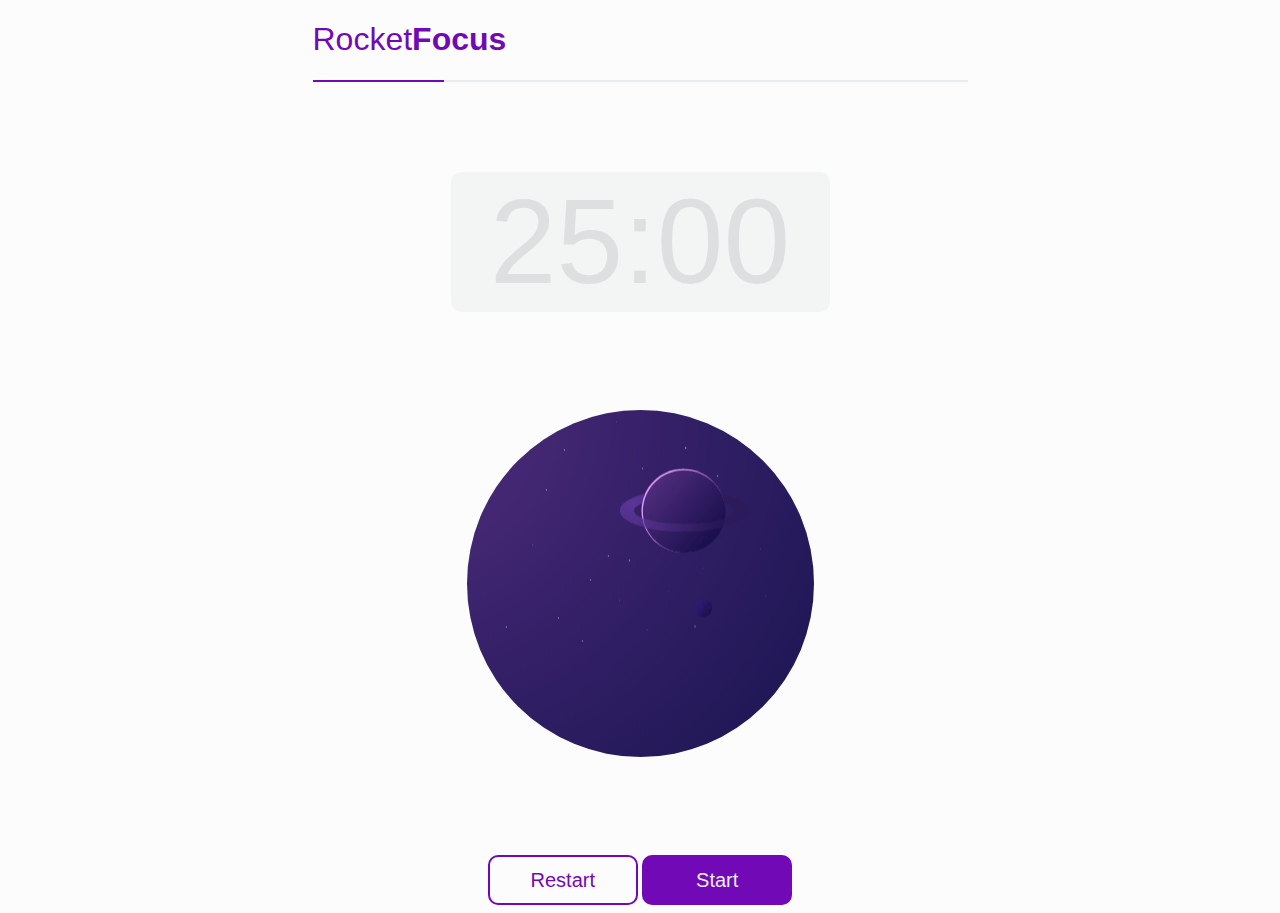
==== index.html @ f65629ad "Setup HTML, CSS ✔️" ====
<!DOCTYPE html>
<html lang="pt-br">
  <head>
    <meta charset="UTF-8" />
    <meta http-equiv="X-UA-Compatible" content="IE=edge" />
    <meta name="viewport" content="width=device-width, initial-scale=1.0" />
    <link rel="stylesheet" href="styles.css" />
    <title>Rocket Focus</title>
  </head>
  <body>
    <div class="container">
      <h1>Rocket<span>Focus</span></h1>
      <div class="progress">
        <div class="progress-bar"></div>
      </div>
      <div class="bg-time">
        <div class="time">25:00</div>
      </div>
      <div class="planet"></div>
      <div class="btn">
        <button class="noselect outline">Restart</button>
        <button class="noselect">Start</button>
      </div>
    </div>
  </body>
</html>
---- styles.css ----
@font-face {
  font-family: 'San Francisco';
  src: url('https://applesocial.s3.amazonaws.com/assets/styles/fonts/sanfrancisco/sanfranciscodisplay-regular-webfont.woff');
}
body {
  font-family: 'San Francisco', -apple-system, BlinkMacSystemFont, sans-serif;
  background-color: #fcfcfc;
}
h1 {
  font-weight: 200;
  color: #7209b7;
}
span {
  font-weight: bold;
}
.container {
  max-width: 655px;
  margin: 0 auto;
}
.progress {
  padding: 0px;
  margin-bottom: 10vh;
  width: 100%;
  height: 2px;
  background: #e9ecee;
}
.progress-bar {
  display: flex;
  flex-direction: row;
  justify-content: center;
  align-items: center;
  padding: 0px;
  width: 20%;
  height: 2px;
  background: #7209b7;
  flex: none;
  order: 0;
  flex-grow: 1;
}
.bg-time {
  background: #f3f5f5;
  border-radius: 10px;
  width: 379px;
  height: 140px;
  margin: 0 auto;
}
.time {
  font-size: 120px;
  text-align: center;
  color: rgba(222, 223, 224, 1);
}
.planet {
  width: 347px;
  height: 347px;
  border-radius: 100%;
  margin: 15% auto;
  background: url(./assets/space.gif) no-repeat 100%;
}

/*  ---------------- Button ----------------  */
.btn {
  text-align: center;
}
.btn .outline {
  background: none;
  border: 2px solid #7209b7;
  color: #7209b7;
}
.noselect {
  -webkit-touch-callout: none;
  -webkit-user-select: none;
  -khtml-user-select: none;
  -moz-user-select: none;
  -ms-user-select: none;
  user-select: none;
  -webkit-tap-highlight-color: transparent;
}

button {
  width: 150px;
  border-radius: 10px;
  color: #e9ecee;
  height: 50px;
  cursor: pointer;
  font-size: 20px;
  background: #7209b7;
  border: 2px solid transparent;
  box-shadow: 0px 0px 0px rgba(0, 0, 0, 0.4);
  transition: 500ms;
}

button:after {
  /* content: ''; */
  transform: translateX(-55px) translateY(-40px);
  width: 25px;
  height: 25px;
  border-radius: 50%;
  background: transparent;
  box-shadow: 0px 0px 50px transparent;
  transition: 500ms;
}

button:hover {
  transform: translateY(-5px);
  box-shadow: 0px 10px 10px rgba(0, 0, 0, 0.4);
}

button:focus {
  outline: none;
}
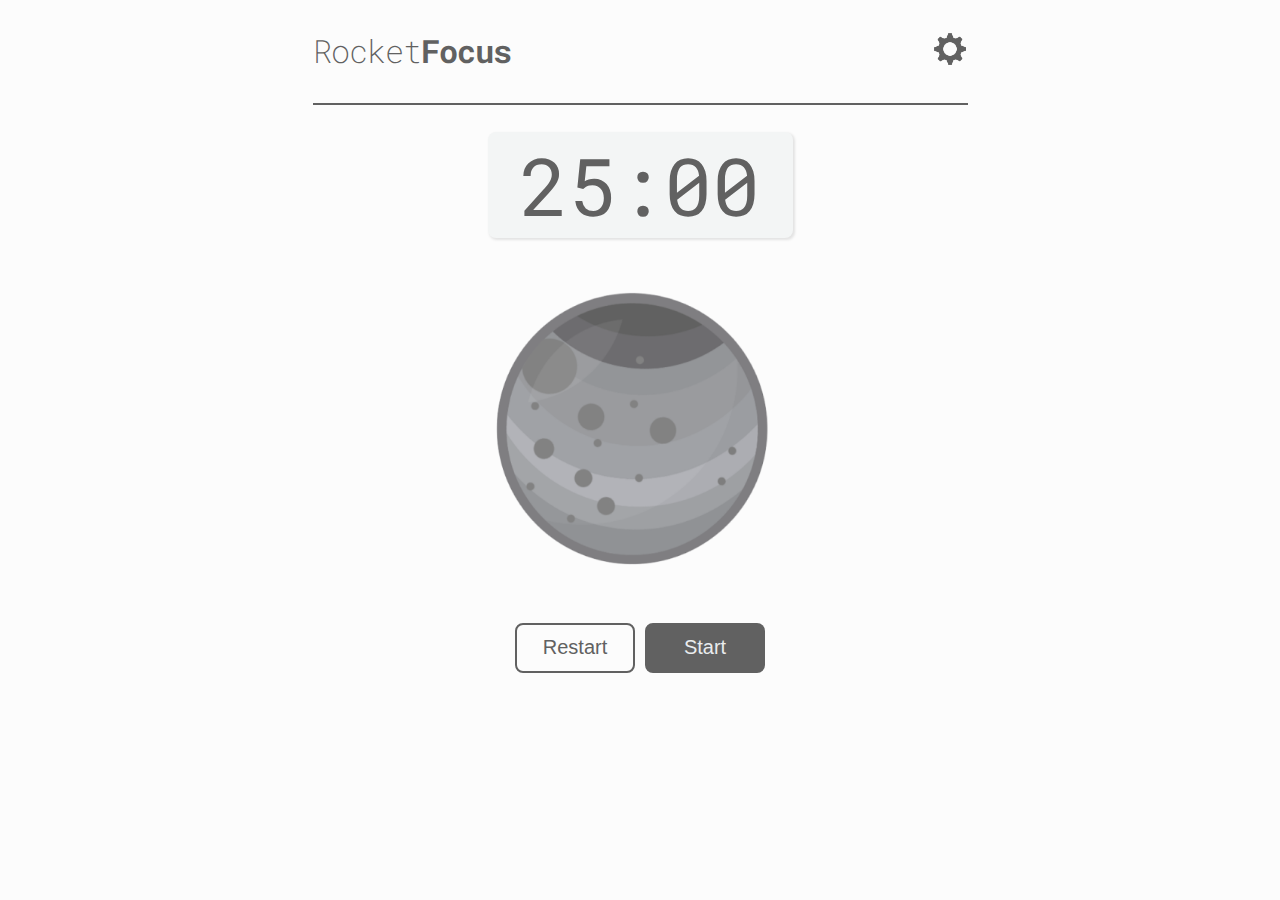
==== commit 4bc2c494: "Change index dir✔️" ====
--- a/index.html
+++ b/index.html
@@ -4,23 +4,73 @@
     <meta charset="UTF-8" />
     <meta http-equiv="X-UA-Compatible" content="IE=edge" />
     <meta name="viewport" content="width=device-width, initial-scale=1.0" />
-    <link rel="stylesheet" href="styles.css" />
-    <title>Rocket Focus</title>
+
+    <!-- LottieFiles -->
+    <script src="https://unpkg.com/@lottiefiles/lottie-player@latest/dist/lottie-player.js"></script>
+
+    <!-- CSS -->
+    <link rel="stylesheet" href="../src/css/styles.css" />
+
+    <!-- FavIcon -->
+    <link rel="shortcut icon" href="../assets/imgs/rocket.svg" type="image/x-icon" />
+
+    <!-- Fonts Google -->
+    <link rel="preconnect" href="https://fonts.googleapis.com" />
+    <link rel="preconnect" href="https://fonts.gstatic.com" crossorigin />
+    <link
+      href="https://fonts.googleapis.com/css2?family=Roboto+Mono&display=swap"
+      rel="stylesheet"
+    />
+    <title>RocketFocus</title>
   </head>
   <body>
     <div class="container">
-      <h1>Rocket<span>Focus</span></h1>
+      <nav>
+        <h1>Rocket<span>Focus</span></h1>
+        <div class="modal">
+          <img class="main" src="../assets/imgs/gear.png" alt="setting icon" />
+          <div class="content">
+            <button id="moon" class="planets">
+              <img src="../assets/imgs/moon.png" alt="moon" />
+            </button>
+            <button id="earth" class="planets">
+              <img src="../assets/imgs/earth.png" alt="earth" />
+            </button>
+            <button id="mars" class="planets">
+              <img src="../assets/imgs/mars.png" alt="mars" />
+            </button>
+            <button id="jupyter" class="planets">
+              <img src="../assets/imgs/jupyter.png" alt="jupyter" />
+            </button>
+            <button class="theme">
+              <img src="" />
+            </button>
+          </div>
+        </div>
+      </nav>
       <div class="progress">
         <div class="progress-bar"></div>
       </div>
       <div class="bg-time">
-        <div class="time">25:00</div>
+        <div class="time">
+          <span id="min" contenteditable="true">25</span>:<span id="sec">00</span>
+        </div>
       </div>
-      <div class="planet"></div>
-      <div class="btn">
-        <button class="noselect outline">Restart</button>
-        <button class="noselect">Start</button>
+      <div class="planet">
+        <img src="../assets/imgs/moon.png" alt="" id="planet-image" />
+        <lottie-player
+          src="https://lottie.host/467ec60c-e77e-4fae-b508-34f82fecbb82/gFMn0CdIa6.json"
+          class="rocket"
+          speed="0.5"
+          loop
+          autoplay
+        ></lottie-player>
+      </div>
+      <div class="buttons">
+        <button class="btn outline">Restart</button>
+        <button class="btn">Start</button>
       </div>
     </div>
+    <script src="../src/js/index.js"></script>
   </body>
 </html>
--- a/src/css/styles.css
+++ b/src/css/styles.css
@@ -0,0 +1,222 @@
+.dark:root {
+  --primary-color: #131926;
+  --secondary-color: #252f47;
+  --icon: url('../../assets/imgs/sun.png');
+  --main-color: #616161;
+}
+
+:root {
+  --primary-color: #fcfcfc;
+  --secondary-color: #f3f5f5;
+  --icon: url('../../assets/imgs/moon-theme.png');
+  --main-color: #616161;
+}
+body {
+  font-family: 'Roboto Mono', monospace;
+  background-color: var(--primary-color);
+  overflow-x: hidden;
+}
+h1 {
+  font-weight: 200;
+  letter-spacing: -1px;
+  color: var(--main-color);
+}
+span {
+  font-weight: bold;
+}
+.container {
+  max-width: 655px;
+  margin: 0 auto;
+}
+
+nav {
+  display: flex;
+  flex-direction: row;
+  align-items: center;
+}
+
+nav div {
+  margin-left: auto;
+}
+
+nav img {
+  width: 36px;
+  cursor: pointer;
+}
+
+/* Modal Box */
+
+.modal {
+  position: relative;
+}
+.content {
+  background-color: var(--secondary-color);
+  box-shadow: rgba(0, 0, 0, 0.1) 1.95px 1.95px 2.6px;
+}
+
+.content {
+  padding: 0.8vh 1vw;
+  border-radius: 10px;
+}
+.modal button {
+  background-color: transparent;
+  border: none;
+}
+.modal button:hover,
+.modal .main:hover {
+  transform: scale(1.2);
+}
+.content {
+  display: none;
+  position: absolute;
+  z-index: 1;
+  right: 0;
+  top: 50px;
+  width: 285px;
+  margin: auto;
+  overflow: hidden;
+}
+
+.theme img {
+  content: var(--icon);
+  height: 36px;
+}
+/* Progress Bar */
+
+.progress {
+  padding: 0px;
+  margin: 1vh 0 3vh;
+  width: 100%;
+  height: 2px;
+  background: var(--secondary-color);
+}
+.progress-bar {
+  display: flex;
+  flex-direction: row;
+  justify-content: center;
+  align-items: center;
+  padding: 0px;
+  height: 2px;
+  width: 100%;
+  background: var(--main-color);
+  flex: none;
+  order: 0;
+  flex-grow: 1;
+}
+
+/* Time Label */
+
+.bg-time {
+  background: var(--secondary-color);
+  border-radius: 0.5rem;
+  width: 305px;
+  margin: auto;
+  position: relative;
+  box-shadow: rgba(0, 0, 0, 0.1) 1.95px 1.95px 2.6px;
+}
+
+.time {
+  font-family: 'Roboto Mono', monospace;
+  font-size: 5rem;
+  text-align: center;
+  color: var(--main-color);
+  z-index: 1;
+}
+#min,
+#sec {
+  font-weight: 400;
+}
+
+/* Planet Image */
+
+.planet {
+  position: relative;
+  text-align: center;
+  margin: 8% auto 6.5%;
+  z-index: -1;
+  width: fit-content;
+  height: 290px;
+}
+
+.planet img {
+  width: 300px;
+  z-index: -1;
+}
+
+#jupyter {
+  border-right: 1px solid var(--primary-color);
+  padding-right: 10px;
+}
+
+/* Rocket Icon */
+
+.rocket {
+  width: 317px;
+  height: 210px;
+  position: absolute;
+  bottom: 180px;
+  right: 0;
+  rotate: 110deg;
+  z-index: 0;
+}
+
+@keyframes orbit {
+  0% {
+    transform: rotate(0deg);
+  }
+  100% {
+    transform: rotate(360deg);
+  }
+}
+
+/* Button */
+
+.buttons {
+  text-align: center;
+}
+.buttons .outline {
+  background: none;
+  border: 2px solid var(--main-color);
+  color: var(--main-color);
+}
+.noselect {
+  -webkit-touch-callout: none;
+  -webkit-user-select: none;
+  -khtml-user-select: none;
+  -moz-user-select: none;
+  -ms-user-select: none;
+  user-select: none;
+  -webkit-tap-highlight-color: transparent;
+}
+
+.btn {
+  width: 120px;
+  border-radius: 0.5rem;
+  color: #e9ecee;
+  height: 50px;
+  cursor: pointer;
+  font-size: 20px;
+  background: var(--main-color);
+  border: 2px solid transparent;
+  box-shadow: 0px 0px 0px rgba(0, 0, 0, 0.4);
+  transition: 500ms;
+}
+
+.btn:after {
+  /* content: ''; */
+  transform: translateX(-55px) translateY(-40px);
+  width: 25px;
+  height: 25px;
+  background: transparent;
+  box-shadow: 0px 0px 50px transparent;
+  transition: 500ms;
+}
+
+.btn:hover {
+  transform: translateY(-5px);
+  box-shadow: 0px 10px 10px rgba(0, 0, 0, 0.4);
+}
+
+.btn:focus {
+  outline: none;
+}
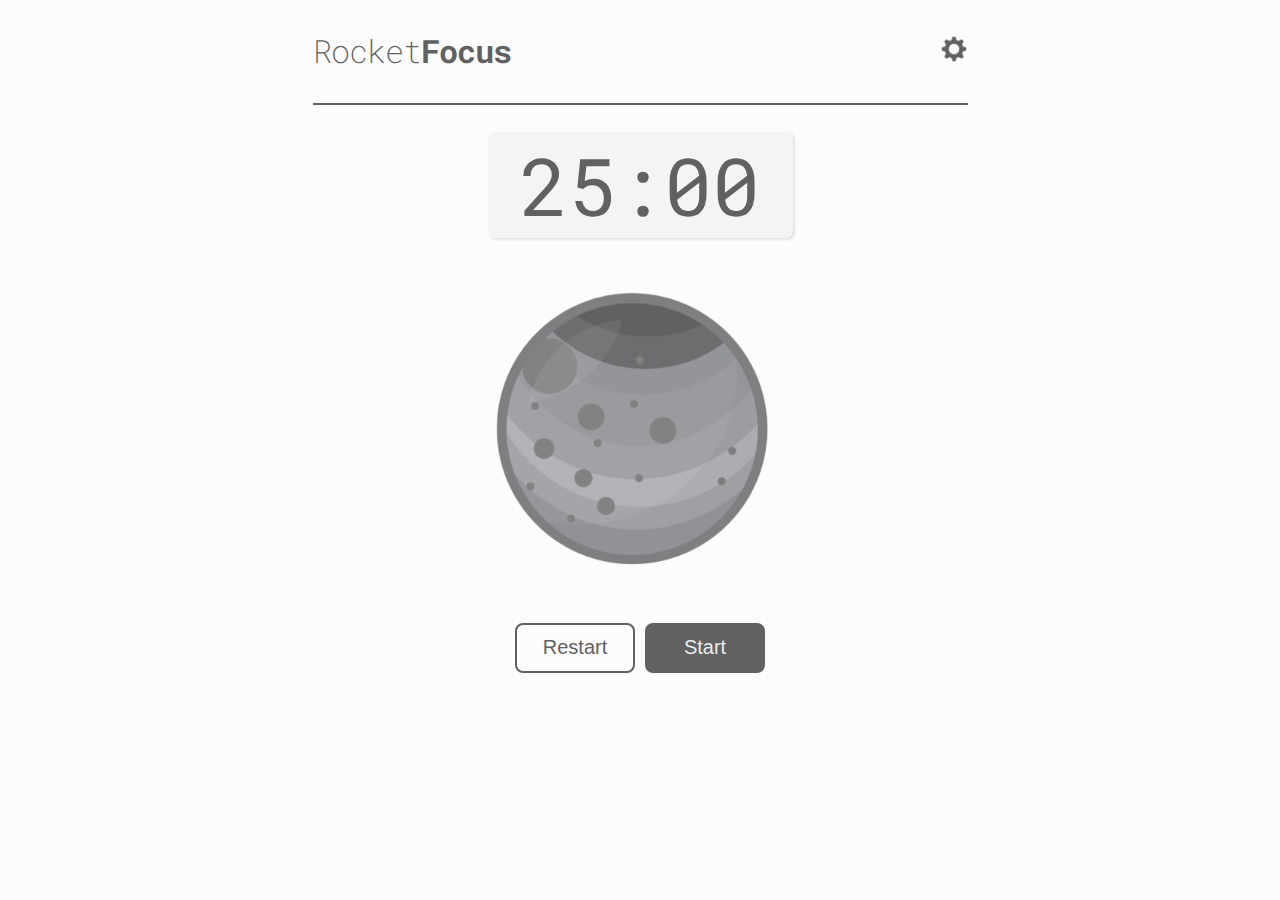
==== commit b2abe86c: "Update JS✔️" ====
--- a/index.html
+++ b/index.html
@@ -9,10 +9,10 @@
     <script src="https://unpkg.com/@lottiefiles/lottie-player@latest/dist/lottie-player.js"></script>
 
     <!-- CSS -->
-    <link rel="stylesheet" href="../src/css/styles.css" />
+    <link rel="stylesheet" href="./src/css/styles.css" />
 
     <!-- FavIcon -->
-    <link rel="shortcut icon" href="../assets/imgs/rocket.svg" type="image/x-icon" />
+    <link rel="shortcut icon" href="./assets/imgs/rocket.svg" type="image/x-icon" />
 
     <!-- Fonts Google -->
     <link rel="preconnect" href="https://fonts.googleapis.com" />
@@ -28,19 +28,19 @@
       <nav>
         <h1>Rocket<span>Focus</span></h1>
         <div class="modal">
-          <img class="main" src="../assets/imgs/gear.png" alt="setting icon" />
+          <img class="setup-icon" src="./assets/imgs/gear.png" alt="setting icon" />
           <div class="content">
             <button id="moon" class="planets">
-              <img src="../assets/imgs/moon.png" alt="moon" />
+              <img src="./assets/imgs/moon.png" alt="moon" />
             </button>
             <button id="earth" class="planets">
-              <img src="../assets/imgs/earth.png" alt="earth" />
+              <img src="./assets/imgs/earth.png" alt="earth" />
             </button>
             <button id="mars" class="planets">
-              <img src="../assets/imgs/mars.png" alt="mars" />
+              <img src="./assets/imgs/mars.png" alt="mars" />
             </button>
             <button id="jupyter" class="planets">
-              <img src="../assets/imgs/jupyter.png" alt="jupyter" />
+              <img src="./assets/imgs/jupyter.png" alt="jupyter" />
             </button>
             <button class="theme">
               <img src="" />
@@ -57,7 +57,7 @@
         </div>
       </div>
       <div class="planet">
-        <img src="../assets/imgs/moon.png" alt="" id="planet-image" />
+        <img src="./assets/imgs/moon.png" alt="" id="planet-image" />
         <lottie-player
           src="https://lottie.host/467ec60c-e77e-4fae-b508-34f82fecbb82/gFMn0CdIa6.json"
           class="rocket"
@@ -71,6 +71,6 @@
         <button class="btn">Start</button>
       </div>
     </div>
-    <script src="../src/js/index.js"></script>
+    <script src="./src/js/index.js"></script>
   </body>
 </html>
--- a/src/css/styles.css
+++ b/src/css/styles.css
@@ -48,6 +48,9 @@
 
 .modal {
   position: relative;
+}
+.setup-icon{
+  width: 28px;
 }
 .content {
   background-color: var(--secondary-color);
